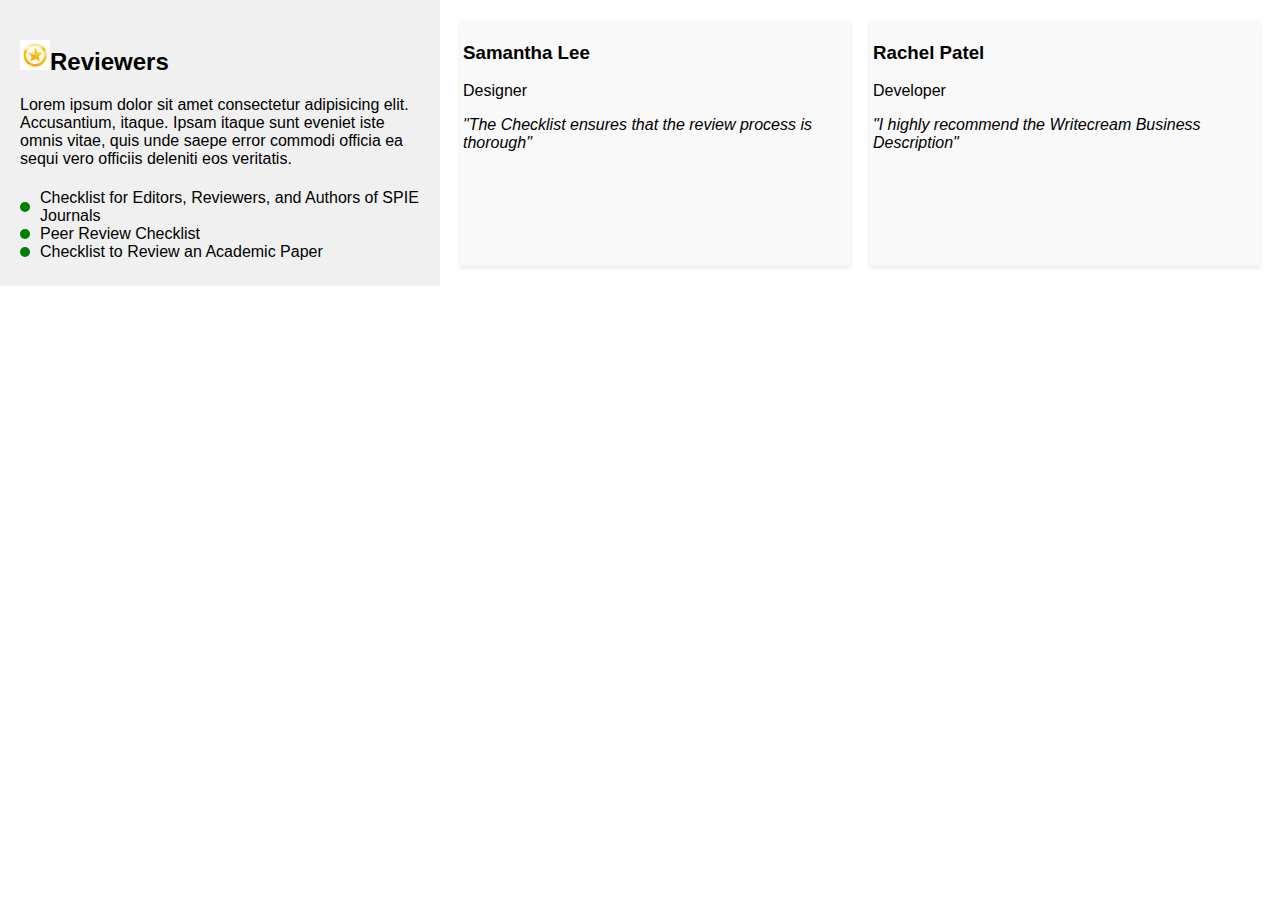
==== index1.html @ ed65be57 "actualizacion 2" ====
<!DOCTYPE html>
<html lang="en">
<head>
    <meta charset="UTF-8">
    <meta name="viewport" content="width=device-width, initial-scale=1.0">
    <title>Testimonial Page</title>
    <link rel="stylesheet" href="index2.css">
</head>
<body>

    <header>
      
        <h2> <img src="estrella-icon.avif" width=30px; height="30px">Reviewers </h2>
        <p class="parrafo1">Lorem ipsum dolor sit amet consectetur adipisicing elit. Accusantium, itaque. Ipsam itaque sunt eveniet iste omnis vitae, quis unde saepe error commodi officia ea sequi vero officiis deleniti eos veritatis.</p>
    
        <footer>
            <ul>
                <li>Checklist to Review an Academic Paper</li>
                <li>Peer Review Checklist</li>
                <li>Checklist for Editors, Reviewers, and Authors of SPIE Journals </li>
            </ul>
        </footer>



    </header>

    <main>
        
        <section class="testimonial-card">
            <div class="testimonial-info">
                <h3>Samantha Lee</h3>
                <p>Designer</p>
                <p class="testimonial-text">"The Checklist ensures that the review process is thorough"</p>
            </div>
            
        </section>

        <section class="testimonial-card">
            <div class="testimonial-info">
                <h3>Rachel Patel</h3>
                <p>Developer</p>
            </div>
            <p class="testimonial-text">"I highly recommend the Writecream Business Description"</p>
        </section>
    </main>

    

</body>
</html>
---- index2.css ----
body {
    font-family:sans-serif;
    margin: 0;
    padding: 0;
    display: flex;
}

header {
    color: rgb(0, 0, 0);
    flex: 1;
    padding: 20px;
    background-color: #f0f0f0;
 
}

main {
    display: grid;
    grid-template-columns: repeat(auto-fit, minmax(300px, 1fr));
    grid-gap: 20px;
    flex: 2;
    padding: 20px;
}

.testimonial-card {
    background-color: #f9f9f9;
    padding: 3px;
    border-radius: 3px;
    box-shadow: 0 2px 4px rgba(0, 0, 0, 0.1);
}

.testimonial-info {
    margin-bottom: 10px;
}

.testimonial-text {
    font-style: italic;
}

footer {
   
    color: rgb(0, 0, 0);

    padding: 5px 0;
}

footer ul {
    list-style-type: none;
    padding: 0;
    margin: 0;
    display: flex;   
}

footer li {
    margin-right: 20px;
}

footer ul {
    list-style-type: none;
    padding: 0;
    margin: 0;
    display: flex;  
    flex-direction: column-reverse;
}

footer li {
    margin-right: 20px;
    position: relative;
    padding-left: 20px;
}

footer li::before {
    content: "";
    width: 10px;
    height: 10px;
    border-radius: 50%;
    background-color: green;
    position: absolute;
    left: 0;
    top: 50%;
    transform: translateY(-50%);
}

footer li:last-child {
    margin-right: 0;
}
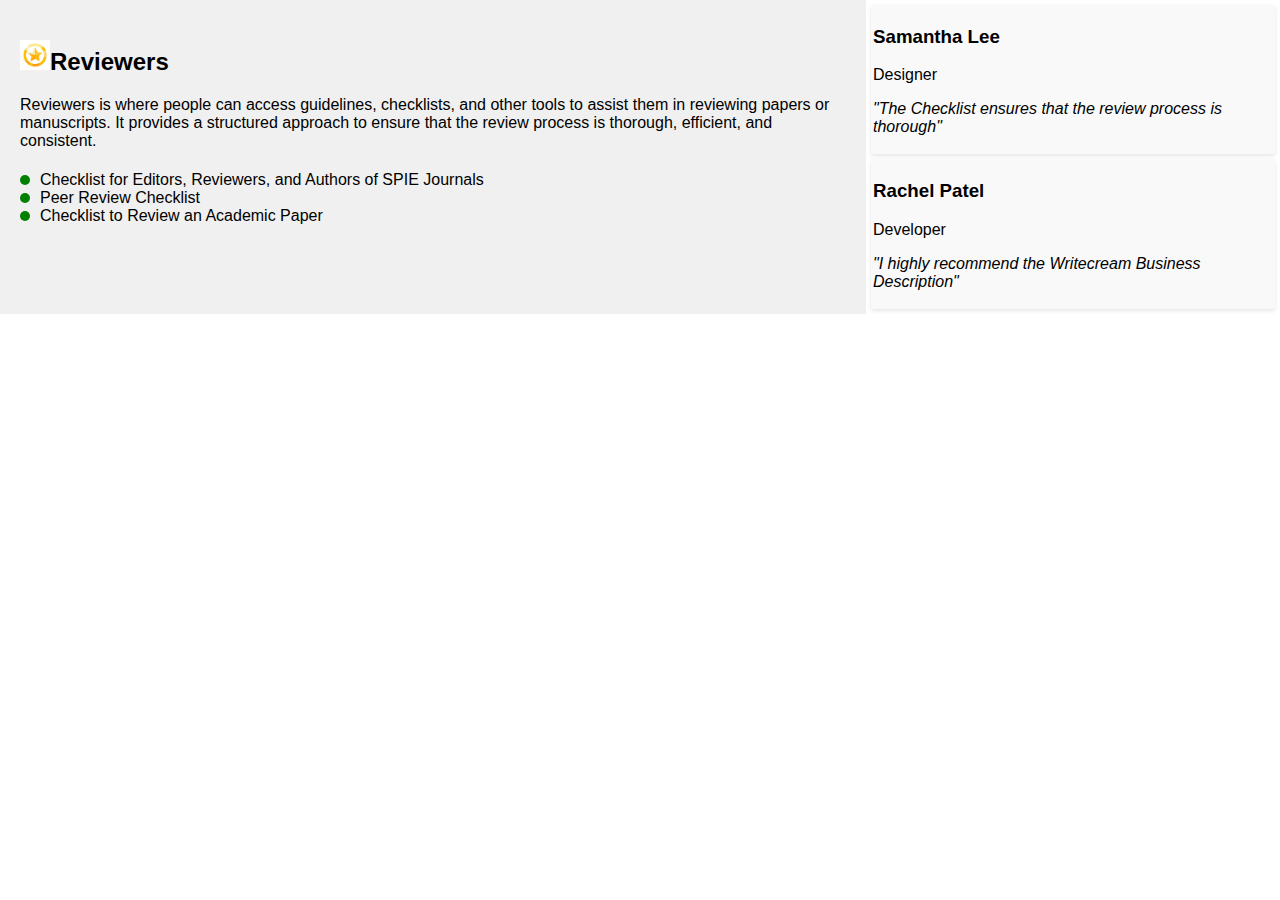
==== commit 75f20879: "medianoche" ====
--- a/index1.html
+++ b/index1.html
@@ -11,17 +11,15 @@
     <header>
       
         <h2> <img src="estrella-icon.avif" width=30px; height="30px">Reviewers </h2>
-        <p class="parrafo1">Lorem ipsum dolor sit amet consectetur adipisicing elit. Accusantium, itaque. Ipsam itaque sunt eveniet iste omnis vitae, quis unde saepe error commodi officia ea sequi vero officiis deleniti eos veritatis.</p>
+        <p class="parrafo1">Reviewers is where people can access guidelines, checklists, and other tools to assist them in reviewing papers or manuscripts. It provides a structured approach to ensure that the review process is thorough, efficient, and consistent.</p>
     
-        <footer>
+<footer>
             <ul>
                 <li>Checklist to Review an Academic Paper</li>
                 <li>Peer Review Checklist</li>
                 <li>Checklist for Editors, Reviewers, and Authors of SPIE Journals </li>
             </ul>
-        </footer>
-
-
+</footer>
 
     </header>
 
--- a/index2.css
+++ b/index2.css
@@ -15,21 +15,25 @@
 
 main {
     display: grid;
-    grid-template-columns: repeat(auto-fit, minmax(300px, 1fr));
-    grid-gap: 20px;
-    flex: 2;
-    padding: 20px;
+    grid-template-columns: repeat(auto-fit, minmax(250px, 1fr));
+    grid-gap: 5px;
+    padding: 5px;
+    
 }
 
 .testimonial-card {
     background-color: #f9f9f9;
-    padding: 3px;
+    padding: 2px;
     border-radius: 3px;
     box-shadow: 0 2px 4px rgba(0, 0, 0, 0.1);
+    border: none; /* Elimina el borde */
+    max-width: 400px; /* Limita el ancho máximo del elemento */
+    margin: 0 auto; /* Centra el elemento en la página */
 }
 
+
 .testimonial-info {
-    margin-bottom: 10px;
+    margin-bottom: 1px;
 }
 
 .testimonial-text {
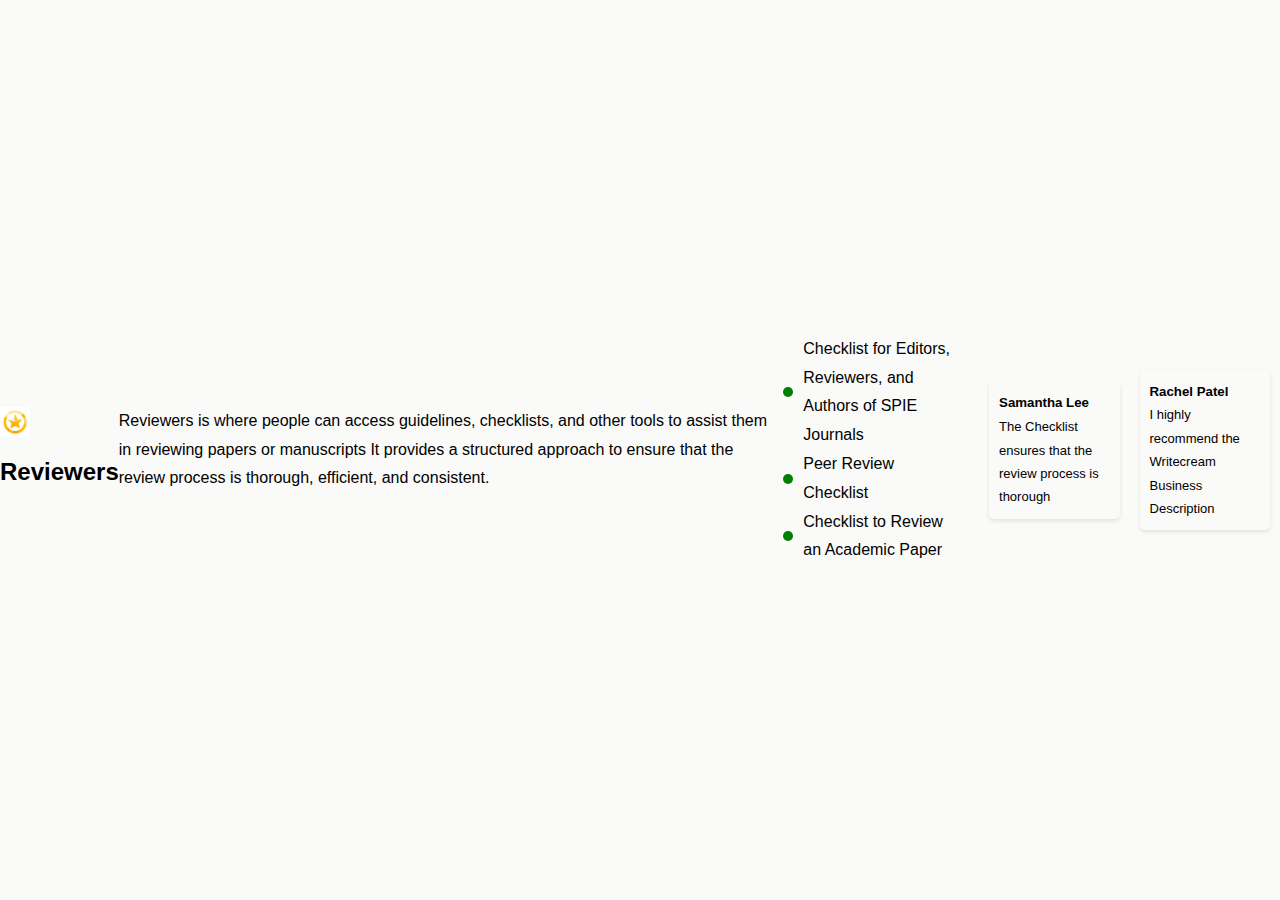
==== commit f331f8df: "avance" ====
--- a/index1.html
+++ b/index1.html
@@ -8,42 +8,32 @@
 </head>
 <body>
 
-    <header>
-      
-        <h2> <img src="estrella-icon.avif" width=30px; height="30px">Reviewers </h2>
-        <p class="parrafo1">Reviewers is where people can access guidelines, checklists, and other tools to assist them in reviewing papers or manuscripts. It provides a structured approach to ensure that the review process is thorough, efficient, and consistent.</p>
-    
-<footer>
-            <ul>
-                <li>Checklist to Review an Academic Paper</li>
-                <li>Peer Review Checklist</li>
-                <li>Checklist for Editors, Reviewers, and Authors of SPIE Journals </li>
-            </ul>
+<div class="container">
+<h2><img src="estrella-icon.avif" width=30px; height="30px">Reviewers </h2>
+    <p class="parrafo1">Reviewers is where people can access guidelines, checklists, and other tools to assist them in reviewing papers or manuscripts It provides a structured approach to ensure that the review process is thorough, efficient, and consistent.</p>
+    <footer>
+    <ul>
+        <li>Checklist to Review an Academic Paper</li>
+        <li>Peer Review Checklist</li>
+        <li>Checklist for Editors, Reviewers, and Authors of SPIE Journals </li>
+    </ul>
 </footer>
 
-    </header>
-
-    <main>
-        
+<main>
         <section class="testimonial-card">
             <div class="testimonial-info">
-                <h3>Samantha Lee</h3>
-                <p>Designer</p>
-                <p class="testimonial-text">"The Checklist ensures that the review process is thorough"</p>
+                <h5>Samantha Lee</h5>
+                <p class="testimonial-text">The Checklist ensures that the review process is thorough</p>
             </div>
-            
         </section>
-
         <section class="testimonial-card">
             <div class="testimonial-info">
-                <h3>Rachel Patel</h3>
-                <p>Developer</p>
+                <h5>Rachel Patel</h5>
+               
             </div>
-            <p class="testimonial-text">"I highly recommend the Writecream Business Description"</p>
+            <p class="testimonial-text">I highly recommend the Writecream Business Description</p>
         </section>
-    </main>
-
-    
-
+</main>
+</div>
 </body>
-</html>
+</html>--- a/index2.css
+++ b/index2.css
@@ -1,89 +1,85 @@
-body {
-    font-family:sans-serif;
+
+* {
     margin: 0;
     padding: 0;
-    display: flex;
+    box-sizing: border-box;
+    line-height: 1.8;
 }
 
-header {
-    color: rgb(0, 0, 0);
-    flex: 1;
-    padding: 20px;
-    background-color: #f0f0f0;
- 
+h3 {
+    font-size: 36px;
+}
+
+
+
+.descripcion{ 
+    padding:50px;
+    align-items: end;
+}
+.container{ 
+
+      display: flex;
+        align-items: center;
+        justify-content: space-between;
+        height: 100%;
+        background-color: #FAFAF9;
+ }
+
+
+
+body{ 
+    font-family: Arial, sans-serif;
 }
 
 main {
-    display: grid;
-    grid-template-columns: repeat(auto-fit, minmax(250px, 1fr));
-    grid-gap: 5px;
-    padding: 5px;
+    font-family: 'Sora', sans-serif;
+    display: flex;
+    justify-content: center;
+    align-items: center;
+    height: 100vh;
+    background-color: #FAFAF9;
+
+}
+.testimonial-text{
+    font-family:Arial, Helvetica, sans-serif;
+    font-size: 13px;
     
 }
 
+
 .testimonial-card {
-    background-color: #f9f9f9;
-    padding: 2px;
-    border-radius: 3px;
-    box-shadow: 0 2px 4px rgba(0, 0, 0, 0.1);
-    border: none; /* Elimina el borde */
-    max-width: 400px; /* Limita el ancho máximo del elemento */
-    margin: 0 auto; /* Centra el elemento en la página */
-}
 
-
-.testimonial-info {
-    margin-bottom: 1px;
-}
-
-.testimonial-text {
-    font-style: italic;
-}
-
-footer {
-   
-    color: rgb(0, 0, 0);
-
-    padding: 5px 0;
+padding: 10px;
+border-radius: 5px;
+box-shadow: 0 2px 4px rgba(0, 0, 0, 0.1);
+border: none;
+max-width: 400px;
+margin: 10px;
+flex: 1;
 }
 
 footer ul {
-    list-style-type: none;
-    padding: 0;
-    margin: 0;
-    display: flex;   
+list-style-type: none;
+padding: 0;
+margin: 0;
+display: flex;
+flex-direction: column-reverse;
 }
 
 footer li {
-    margin-right: 20px;
-}
-
-footer ul {
-    list-style-type: none;
-    padding: 0;
-    margin: 0;
-    display: flex;  
-    flex-direction: column-reverse;
-}
-
-footer li {
-    margin-right: 20px;
-    position: relative;
-    padding-left: 20px;
+margin-right: 20px;
+position: relative;
+padding-left: 20px;
 }
 
 footer li::before {
-    content: "";
-    width: 10px;
-    height: 10px;
-    border-radius: 50%;
-    background-color: green;
-    position: absolute;
-    left: 0;
-    top: 50%;
-    transform: translateY(-50%);
-}
-
-footer li:last-child {
-    margin-right: 0;
-}
+content: "";
+width: 10px;
+height: 10px;
+border-radius: 50%;
+background-color: green;
+position: absolute;
+left: 0;
+top: 50%;
+transform: translateY(-50%);
+}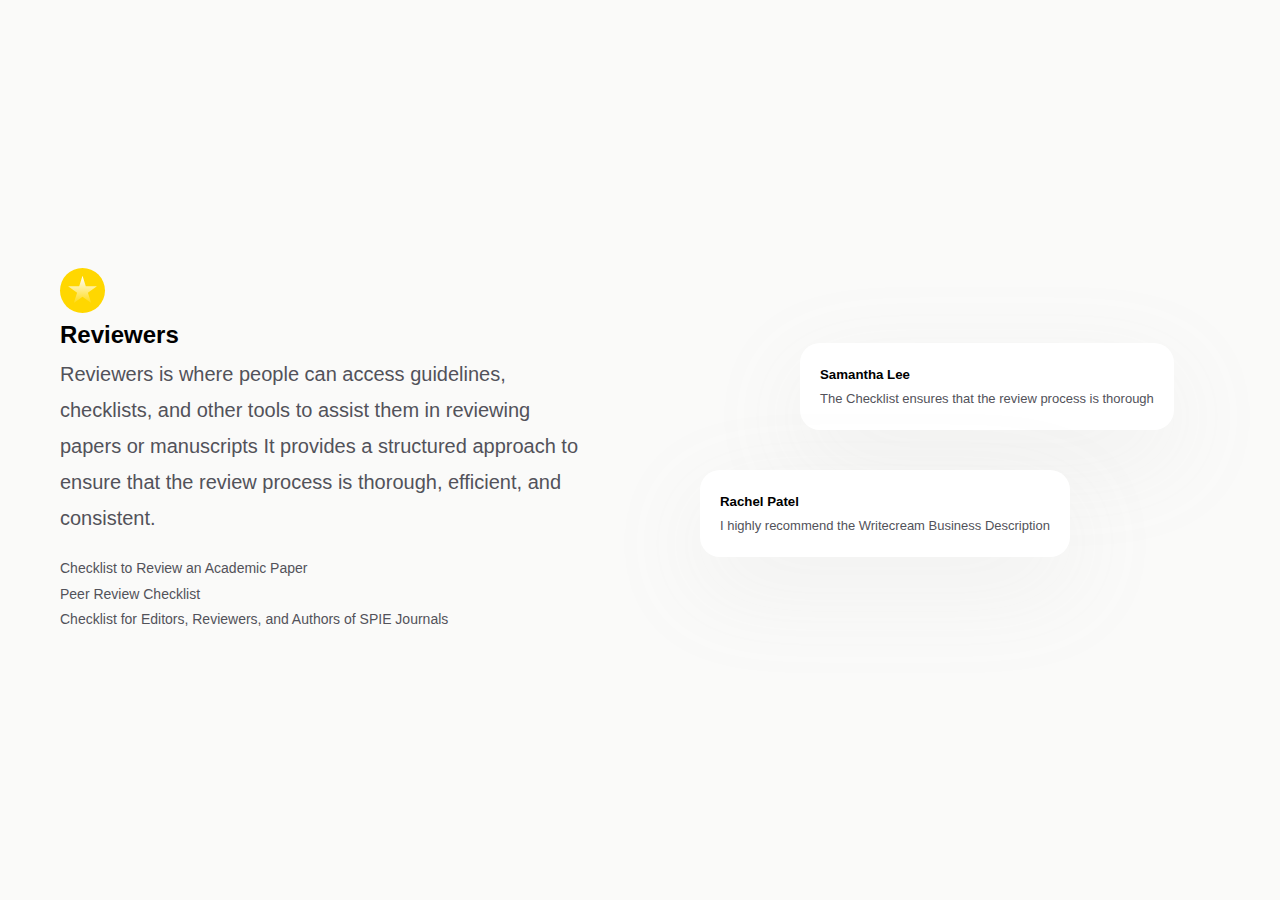
==== commit 2007ac81: "avancefinalcreo" ====
--- a/index1.html
+++ b/index1.html
@@ -7,32 +7,44 @@
     <link rel="stylesheet" href="index2.css">
 </head>
 <body>
+<main>
+<div class="section">
+    <div class="circle">
+        <div class="box1">
+          <div class="star1"></div>
+        </div>
+      </div>
+<h2>Reviewers </h2>
+    <p>Reviewers is where people can access guidelines, checklists, and other tools to assist them in reviewing papers or manuscripts It provides a structured approach to ensure that the review process is thorough, efficient, and consistent.</p>
+    
+<ul class="list">  
+    <li>Checklist to Review an Academic Paper</li>
+    <li>Peer Review Checklist</li>
+    <li>Checklist for Editors, Reviewers, and Authors of SPIE Journals </li>
+</ul>
+</div>
 
-<div class="container">
-<h2><img src="estrella-icon.avif" width=30px; height="30px">Reviewers </h2>
-    <p class="parrafo1">Reviewers is where people can access guidelines, checklists, and other tools to assist them in reviewing papers or manuscripts It provides a structured approach to ensure that the review process is thorough, efficient, and consistent.</p>
-    <footer>
-    <ul>
-        <li>Checklist to Review an Academic Paper</li>
-        <li>Peer Review Checklist</li>
-        <li>Checklist for Editors, Reviewers, and Authors of SPIE Journals </li>
-    </ul>
-</footer>
-
-<main>
-        <section class="testimonial-card">
+<div class="section">
+    <div class="top-box">
+        <div class="google">
+          <section class="testimonial-card">
             <div class="testimonial-info">
                 <h5>Samantha Lee</h5>
                 <p class="testimonial-text">The Checklist ensures that the review process is thorough</p>
-            </div>
-        </section>
+           </div>
+        </div>
+    </div>
+
+    <div class="top-box">
+        <div class="meta">
         <section class="testimonial-card">
             <div class="testimonial-info">
-                <h5>Rachel Patel</h5>
-               
-            </div>
+            <h5>Rachel Patel</h5>    
             <p class="testimonial-text">I highly recommend the Writecream Business Description</p>
-        </section>
+        </div>
+    </div>
+
+</div>
 </main>
 </div>
 </body>
--- a/index2.css
+++ b/index2.css
@@ -1,3 +1,11 @@
+
+:root {
+    --yellow: #F5C044;
+    --green: #4CA154;
+    --dark: #18181B;
+    --gray: #52525A;
+    --sora-font: 'Sora', sans-serif;
+}
 
 * {
     margin: 0;
@@ -9,7 +17,10 @@
 h3 {
     font-size: 36px;
 }
-
+p {
+    font-size: 20px;
+    color: #52525A;
+}
 
 
 .descripcion{ 
@@ -17,15 +28,12 @@
     align-items: end;
 }
 .container{ 
-
-      display: flex;
-        align-items: center;
-        justify-content: space-between;
-        height: 100%;
-        background-color: #FAFAF9;
+    display: flex;
+    align-items: center;
+    justify-content: space-between;
+    height: 100%;
+    background-color: #FAFAF9;
  }
-
-
 
 body{ 
     font-family: Arial, sans-serif;
@@ -42,44 +50,64 @@
 }
 .testimonial-text{
     font-family:Arial, Helvetica, sans-serif;
-    font-size: 13px;
-    
+    font-size: 13px;  
 }
 
-
-.testimonial-card {
-
-padding: 10px;
-border-radius: 5px;
-box-shadow: 0 2px 4px rgba(0, 0, 0, 0.1);
-border: none;
-max-width: 400px;
-margin: 10px;
-flex: 1;
+.list {
+    font-size: 14px;
+    color: #52525A;
+    font-weight: lighter;
+    list-style: none;
+    margin-top: 20px;
+    align-items: center;
+}
+.section {
+    padding: 50px;
+    width: 50%;
+    margin: 0 10px;
+}
+.top-box {
+    display: flex;
+    align-items: center;
 }
 
-footer ul {
-list-style-type: none;
-padding: 0;
-margin: 0;
-display: flex;
-flex-direction: column-reverse;
+.box1 {
+  position: absolute;
+  top: 50%;
+  left: 50%;
+  transform: translate(-15%, -15%);
+  width: 100px;
+  height: 100px;
+  background: transparent;
 }
+.meta {
+    box-shadow: 0px 30px 100px 0px rgba(161, 158, 158, 0.1);
+    background-color: #ffffff;
+    border-radius: 20px;
+    padding: 20px;
+    margin-top: 40px;
+    max-width: 400px;
+}
+.google {
+    box-shadow: 0px 30px 100px 0px rgba(161, 158, 158, 0.1);
+    margin-left: 100px;
+    background-color: #FFFFFF;
+    border-radius: 20px;
+    padding: 20px;
+    max-width: 400px;
+}
+  .star1 {
+    width: 30px;
+    height: 30px;
+    background: linear-gradient(to bottom, white, gold);
+    clip-path: polygon(50% 0%, 61% 35%, 98% 35%, 68% 57%, 79% 91%, 50% 70%, 21% 91%, 32% 57%, 2% 35%, 39% 35%);
+  }
+  .circle {
+    width: 45px;
+    height: 45px;
+    border-radius: 50%;
+    background: gold;
+    position: relative;
+}
+ 
 
-footer li {
-margin-right: 20px;
-position: relative;
-padding-left: 20px;
-}
-
-footer li::before {
-content: "";
-width: 10px;
-height: 10px;
-border-radius: 50%;
-background-color: green;
-position: absolute;
-left: 0;
-top: 50%;
-transform: translateY(-50%);
-}